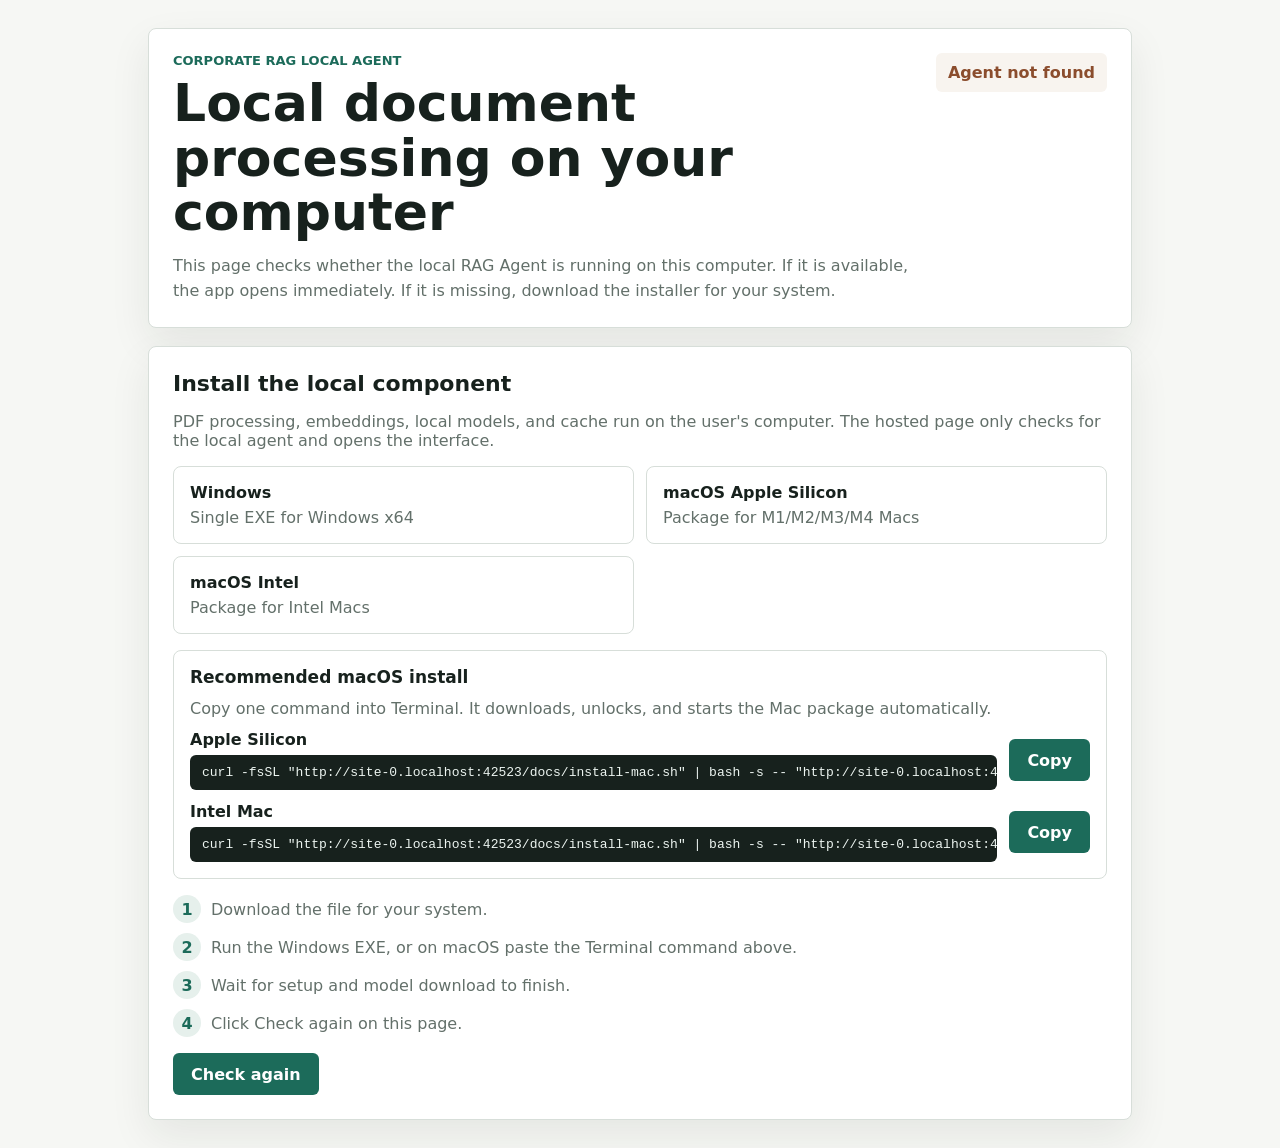
==== docs/index.html @ 78ec8a90 "Add GitHub Pages hosted installer" ====
<!doctype html>
<html lang="en">
<head>
  <meta charset="utf-8">
  <meta name="viewport" content="width=device-width, initial-scale=1">
  <title>Corporate RAG Setup</title>
  <link rel="stylesheet" href="./styles.css">
</head>
<body>
  <main class="setup">
    <section class="hero">
      <div>
        <p class="eyebrow">Corporate RAG Local Agent</p>
        <h1>Local document processing on your computer</h1>
        <p class="lead">
          This page checks whether the local RAG Agent is running on this computer.
          If it is available, the app opens immediately. If it is missing, download the installer for your system.
        </p>
      </div>
      <div id="statusBadge" class="status checking">Checking local agent...</div>
    </section>

    <section id="readyPanel" class="panel hidden">
      <h2>Agent is running</h2>
      <p>The local service is available. You can open the application.</p>
      <a class="button" href="http://localhost:5000/">Open Corporate RAG</a>
    </section>

    <section id="installPanel" class="panel hidden">
      <h2>Install the local component</h2>
      <p>
        PDF processing, embeddings, local models, and cache run on the user's computer.
        The hosted page only checks for the local agent and opens the interface.
      </p>

      <div class="downloads">
        <a id="windowsDownload" class="download-card" href="./downloads/CorporateRag-win-x64.exe">
          <strong>Windows</strong>
          <span>Single EXE for Windows x64</span>
        </a>
        <a id="macArmDownload" class="download-card" href="./downloads/corporate-rag-osx-arm64.zip">
          <strong>macOS Apple Silicon</strong>
          <span>Package for M1/M2/M3/M4 Macs</span>
        </a>
        <a id="macIntelDownload" class="download-card" href="./downloads/corporate-rag-osx-x64.zip">
          <strong>macOS Intel</strong>
          <span>Package for Intel Macs</span>
        </a>
      </div>

      <div id="macTerminalInstall" class="terminal-install">
        <h3>Recommended macOS install</h3>
        <p>Copy one command into Terminal. It downloads, unlocks, and starts the Mac package automatically.</p>
        <div class="command-row">
          <div>
            <strong>Apple Silicon</strong>
            <code id="macArmCommand"></code>
          </div>
          <button id="copyMacArm" type="button">Copy</button>
        </div>
        <div class="command-row">
          <div>
            <strong>Intel Mac</strong>
            <code id="macIntelCommand"></code>
          </div>
          <button id="copyMacIntel" type="button">Copy</button>
        </div>
      </div>

      <div class="steps">
        <div><strong>1</strong><span>Download the file for your system.</span></div>
        <div><strong>2</strong><span>Run the Windows EXE, or on macOS paste the Terminal command above.</span></div>
        <div><strong>3</strong><span>Wait for setup and model download to finish.</span></div>
        <div><strong>4</strong><span>Click Check again on this page.</span></div>
      </div>

      <button id="checkAgain" type="button">Check again</button>
    </section>
  </main>

  <script src="./app.js"></script>
</body>
</html>
---- docs/styles.css ----
:root {
  --bg: #f6f7f4;
  --surface: #ffffff;
  --line: #d7ded9;
  --text: #17211d;
  --muted: #63706a;
  --accent: #1c6b5a;
  --warning: #8b4d2d;
  --shadow: 0 16px 40px rgba(23, 33, 29, 0.08);
}

* {
  box-sizing: border-box;
}

body {
  margin: 0;
  min-height: 100vh;
  background: var(--bg);
  color: var(--text);
  font-family: "Segoe UI", system-ui, -apple-system, BlinkMacSystemFont, sans-serif;
}

.hidden {
  display: none !important;
}

.setup {
  display: grid;
  gap: 18px;
  margin: 0 auto;
  max-width: 1040px;
  padding: 28px;
}

.hero,
.panel {
  background: var(--surface);
  border: 1px solid var(--line);
  border-radius: 8px;
  box-shadow: var(--shadow);
  padding: 24px;
}

.hero {
  align-items: flex-start;
  display: grid;
  gap: 20px;
  grid-template-columns: minmax(0, 1fr) auto;
}

.eyebrow {
  color: var(--accent);
  font-size: 13px;
  font-weight: 760;
  margin: 0 0 8px;
  text-transform: uppercase;
}

h1,
h2,
p {
  margin: 0;
}

h1 {
  font-size: clamp(30px, 5vw, 52px);
  letter-spacing: 0;
  line-height: 1.05;
  max-width: 820px;
}

h2 {
  font-size: 22px;
  letter-spacing: 0;
}

h3 {
  font-size: 17px;
  margin: 0;
}

.lead,
.panel p,
.download-card span,
.steps span {
  color: var(--muted);
}

.lead {
  line-height: 1.55;
  margin-top: 14px;
  max-width: 780px;
}

.status {
  border-radius: 6px;
  font-weight: 700;
  padding: 10px 12px;
  white-space: nowrap;
}

.status.checking {
  background: #f8f4ef;
  color: var(--warning);
}

.status.ready {
  background: #e6f0ec;
  color: var(--accent);
}

.status.missing {
  background: #f8f4ef;
  color: var(--warning);
}

.panel {
  display: grid;
  gap: 16px;
}

.button,
button {
  align-items: center;
  background: var(--accent);
  border: 0;
  border-radius: 6px;
  color: #fff;
  cursor: pointer;
  display: inline-flex;
  font: inherit;
  font-weight: 700;
  justify-content: center;
  min-height: 42px;
  padding: 0 18px;
  text-decoration: none;
  width: fit-content;
}

.downloads {
  display: grid;
  gap: 12px;
  grid-template-columns: repeat(2, minmax(0, 1fr));
}

.download-card {
  border: 1px solid var(--line);
  border-radius: 8px;
  color: var(--text);
  display: grid;
  gap: 6px;
  padding: 16px;
  text-decoration: none;
}

.download-card.recommended {
  border-color: var(--accent);
  outline: 2px solid rgba(28, 107, 90, 0.12);
}

.terminal-install {
  border: 1px solid var(--line);
  border-radius: 8px;
  display: grid;
  gap: 12px;
  padding: 16px;
}

.terminal-install p {
  color: var(--muted);
}

.command-row {
  align-items: center;
  display: grid;
  gap: 12px;
  grid-template-columns: minmax(0, 1fr) auto;
}

.command-row > div {
  display: grid;
  gap: 6px;
  min-width: 0;
}

.command-row code {
  background: #17211d;
  border-radius: 6px;
  color: #edf5f1;
  display: block;
  overflow-x: auto;
  padding: 10px 12px;
  white-space: nowrap;
}

.steps {
  display: grid;
  gap: 10px;
}

.steps div {
  align-items: center;
  display: grid;
  gap: 10px;
  grid-template-columns: 28px minmax(0, 1fr);
}

.steps strong {
  align-items: center;
  background: #e6f0ec;
  border-radius: 999px;
  color: var(--accent);
  display: inline-flex;
  height: 28px;
  justify-content: center;
  width: 28px;
}

@media (max-width: 720px) {
  .setup {
    padding: 14px;
  }

  .hero {
    grid-template-columns: 1fr;
  }

  .downloads {
    grid-template-columns: 1fr;
  }
}
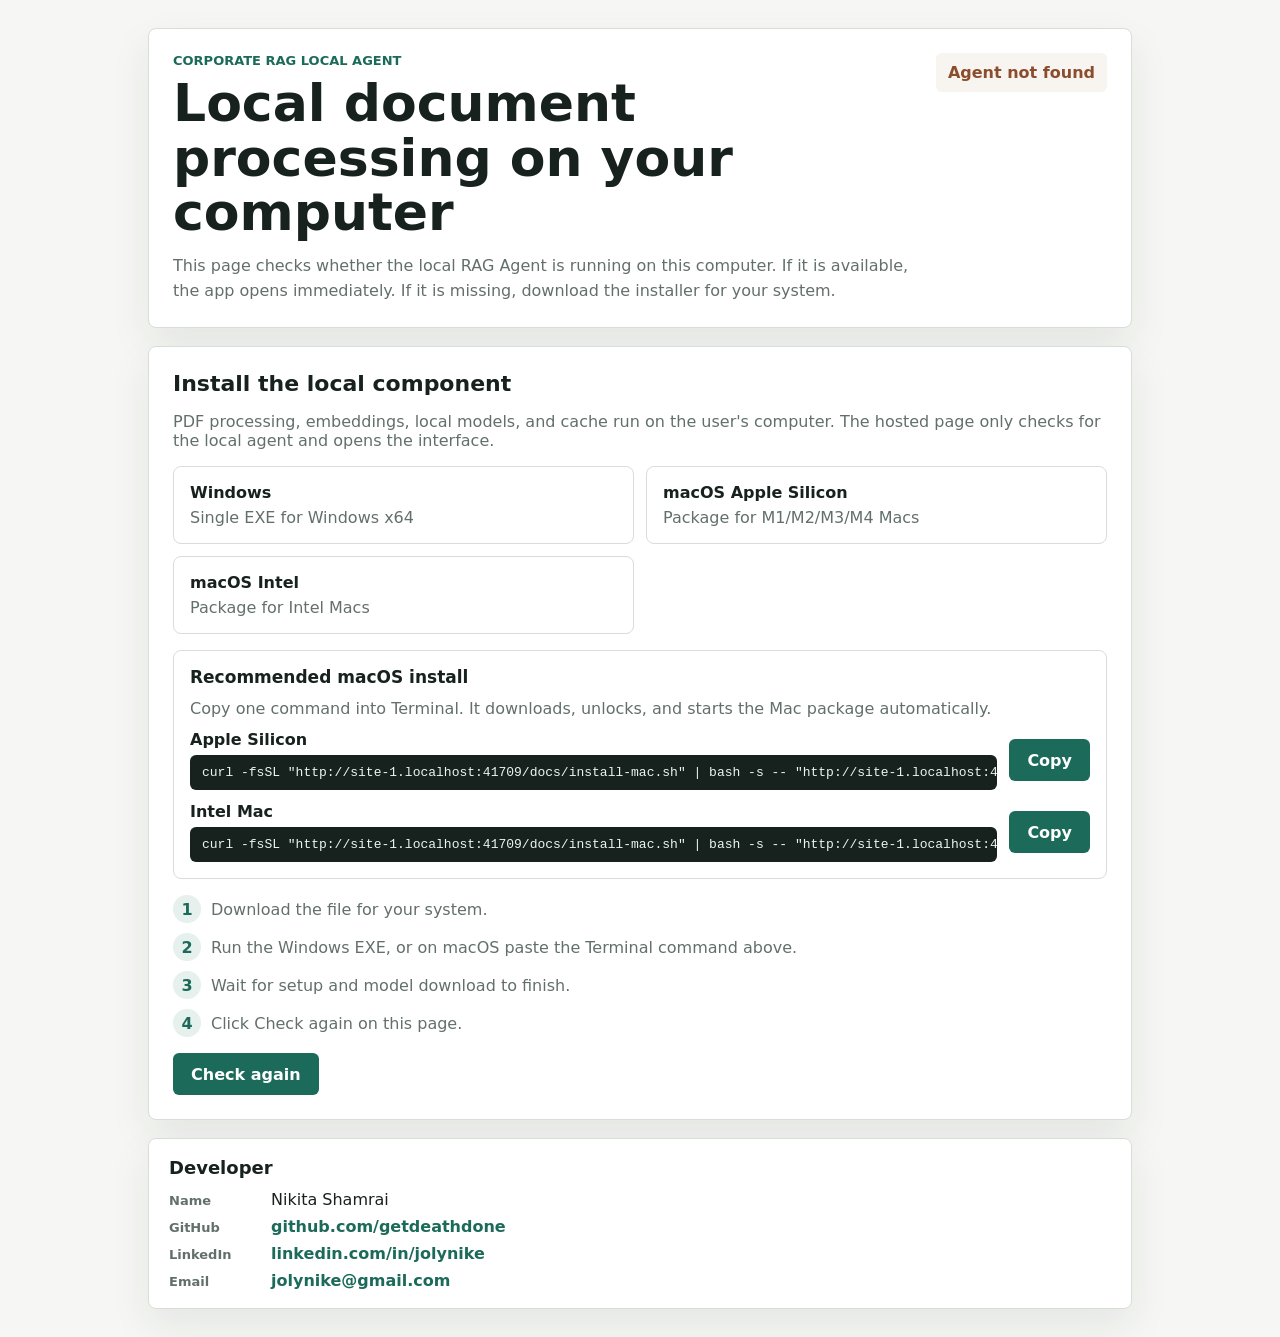
==== commit 292cc35f: "add dev info" ====
--- a/docs/index.html
+++ b/docs/index.html
@@ -76,6 +76,28 @@
 
       <button id="checkAgain" type="button">Check again</button>
     </section>
+
+    <section class="developer-card" aria-labelledby="developerTitle">
+      <h2 id="developerTitle">Developer</h2>
+      <dl>
+        <div>
+          <dt>Name</dt>
+          <dd>Nikita Shamrai</dd>
+        </div>
+        <div>
+          <dt>GitHub</dt>
+          <dd><a href="https://github.com/getdeathdone" target="_blank" rel="noopener noreferrer">github.com/getdeathdone</a></dd>
+        </div>
+        <div>
+          <dt>LinkedIn</dt>
+          <dd><a href="https://www.linkedin.com/in/jolynike/" target="_blank" rel="noopener noreferrer">linkedin.com/in/jolynike</a></dd>
+        </div>
+        <div>
+          <dt>Email</dt>
+          <dd><a href="mailto:jolynike@gmail.com">jolynike@gmail.com</a></dd>
+        </div>
+      </dl>
+    </section>
   </main>
 
   <script src="./app.js"></script>
--- a/docs/styles.css
+++ b/docs/styles.css
@@ -217,6 +217,55 @@
   width: 28px;
 }
 
+.developer-card {
+  background: var(--surface);
+  border: 1px solid var(--line);
+  border-radius: 8px;
+  box-shadow: var(--shadow);
+  display: grid;
+  gap: 12px;
+  padding: 18px 20px;
+}
+
+.developer-card h2 {
+  font-size: 18px;
+}
+
+.developer-card dl {
+  display: grid;
+  gap: 8px;
+  margin: 0;
+}
+
+.developer-card dl div {
+  align-items: baseline;
+  display: grid;
+  gap: 12px;
+  grid-template-columns: 90px minmax(0, 1fr);
+}
+
+.developer-card dt {
+  color: var(--muted);
+  font-size: 13px;
+  font-weight: 700;
+}
+
+.developer-card dd {
+  margin: 0;
+  min-width: 0;
+  overflow-wrap: anywhere;
+}
+
+.developer-card a {
+  color: var(--accent);
+  font-weight: 700;
+  text-decoration: none;
+}
+
+.developer-card a:hover {
+  text-decoration: underline;
+}
+
 @media (max-width: 720px) {
   .setup {
     padding: 14px;
@@ -229,4 +278,9 @@
   .downloads {
     grid-template-columns: 1fr;
   }
-}
+
+  .developer-card dl div {
+    gap: 4px;
+    grid-template-columns: 1fr;
+  }
+}
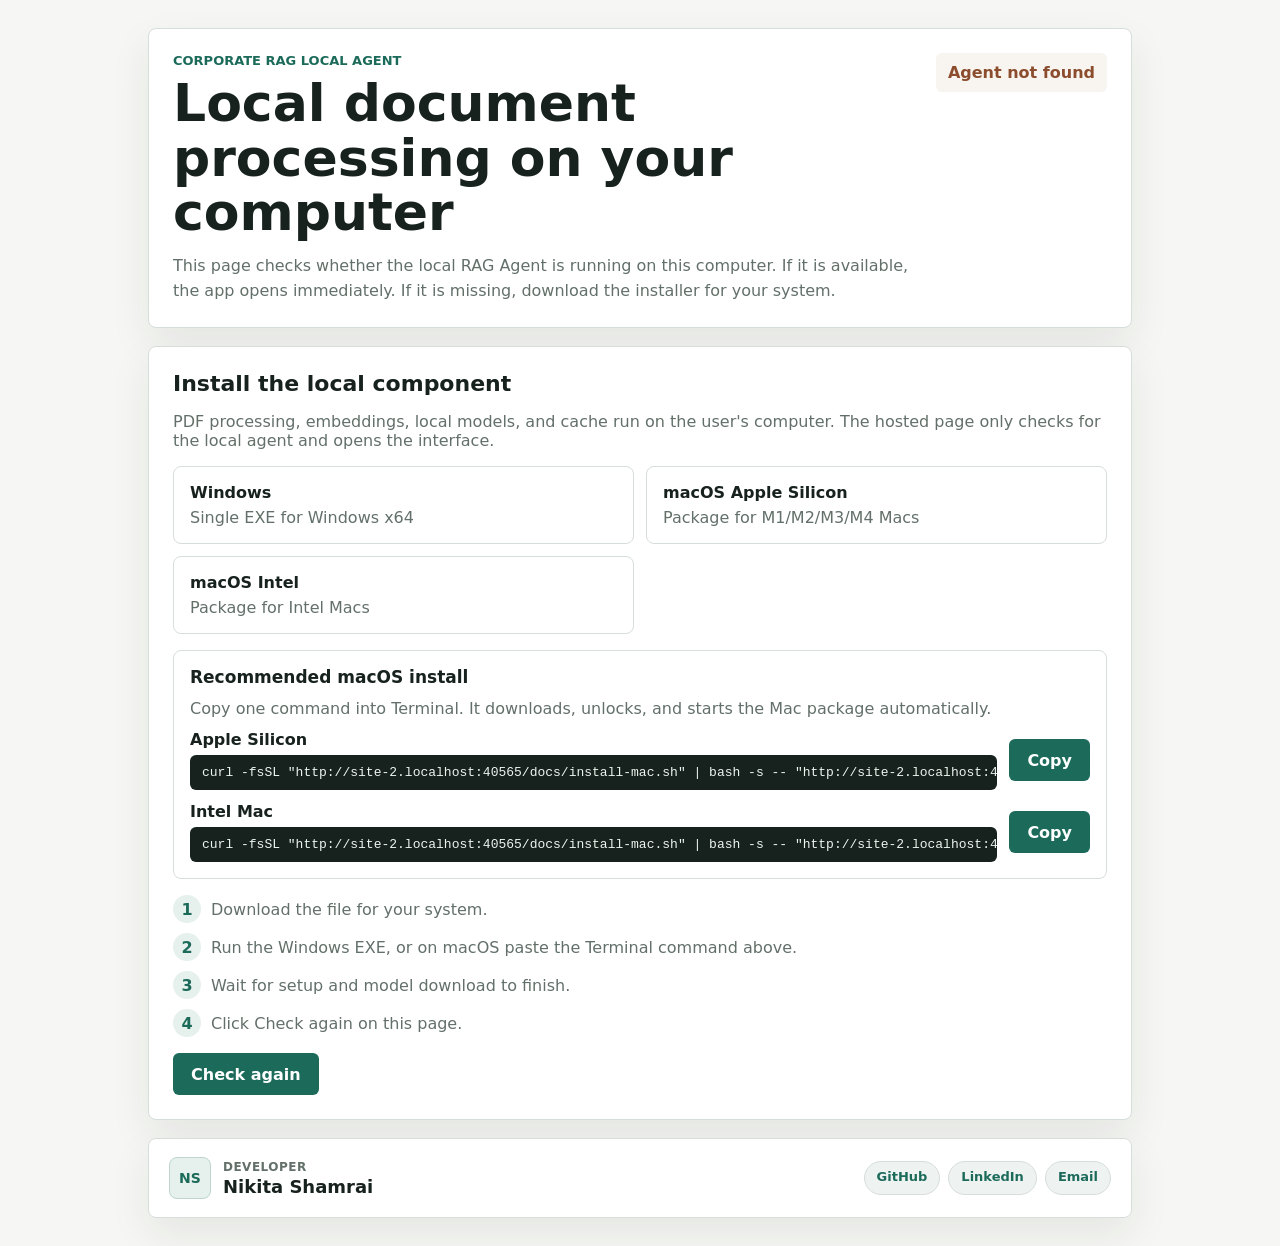
==== commit 45f1f077: "add update ui" ====
--- a/docs/index.html
+++ b/docs/index.html
@@ -78,25 +78,18 @@
     </section>
 
     <section class="developer-card" aria-labelledby="developerTitle">
-      <h2 id="developerTitle">Developer</h2>
-      <dl>
+      <div class="developer-main">
+        <div class="developer-avatar" aria-hidden="true">NS</div>
         <div>
-          <dt>Name</dt>
-          <dd>Nikita Shamrai</dd>
+          <p class="developer-kicker" id="developerTitle">Developer</p>
+          <h2>Nikita Shamrai</h2>
         </div>
-        <div>
-          <dt>GitHub</dt>
-          <dd><a href="https://github.com/getdeathdone" target="_blank" rel="noopener noreferrer">github.com/getdeathdone</a></dd>
-        </div>
-        <div>
-          <dt>LinkedIn</dt>
-          <dd><a href="https://www.linkedin.com/in/jolynike/" target="_blank" rel="noopener noreferrer">linkedin.com/in/jolynike</a></dd>
-        </div>
-        <div>
-          <dt>Email</dt>
-          <dd><a href="mailto:jolynike@gmail.com">jolynike@gmail.com</a></dd>
-        </div>
-      </dl>
+      </div>
+      <div class="developer-links" aria-label="Developer contacts">
+        <a href="https://github.com/getdeathdone" target="_blank" rel="noopener noreferrer">GitHub</a>
+        <a href="https://www.linkedin.com/in/jolynike/" target="_blank" rel="noopener noreferrer">LinkedIn</a>
+        <a href="mailto:jolynike@gmail.com">Email</a>
+      </div>
     </section>
   </main>
 
--- a/docs/styles.css
+++ b/docs/styles.css
@@ -218,52 +218,76 @@
 }
 
 .developer-card {
+  align-items: center;
   background: var(--surface);
   border: 1px solid var(--line);
   border-radius: 8px;
   box-shadow: var(--shadow);
-  display: grid;
+  display: flex;
+  gap: 16px;
+  justify-content: space-between;
+  padding: 18px 20px;
+}
+
+.developer-main {
+  align-items: center;
+  display: flex;
   gap: 12px;
-  padding: 18px 20px;
+  min-width: 0;
+}
+
+.developer-avatar {
+  align-items: center;
+  background: #e6f0ec;
+  border: 1px solid #bdd5cc;
+  border-radius: 8px;
+  color: var(--accent);
+  display: flex;
+  flex: 0 0 auto;
+  font-size: 14px;
+  font-weight: 800;
+  height: 42px;
+  justify-content: center;
+  width: 42px;
+}
+
+.developer-kicker {
+  color: var(--muted);
+  font-size: 12px;
+  font-weight: 800;
+  letter-spacing: 0.04em;
+  margin-bottom: 2px;
+  text-transform: uppercase;
 }
 
 .developer-card h2 {
   font-size: 18px;
-}
-
-.developer-card dl {
-  display: grid;
+  overflow-wrap: anywhere;
+}
+
+.developer-links {
+  display: flex;
+  flex-wrap: wrap;
   gap: 8px;
-  margin: 0;
-}
-
-.developer-card dl div {
-  align-items: baseline;
-  display: grid;
-  gap: 12px;
-  grid-template-columns: 90px minmax(0, 1fr);
-}
-
-.developer-card dt {
-  color: var(--muted);
+  justify-content: flex-end;
+}
+
+.developer-links a {
+  background: var(--surface-2, #eef3f1);
+  border: 1px solid var(--line);
+  border-radius: 999px;
+  color: var(--accent);
+  display: inline-flex;
   font-size: 13px;
   font-weight: 700;
-}
-
-.developer-card dd {
-  margin: 0;
-  min-width: 0;
-  overflow-wrap: anywhere;
-}
-
-.developer-card a {
-  color: var(--accent);
-  font-weight: 700;
+  min-height: 34px;
+  padding: 7px 12px;
   text-decoration: none;
 }
 
-.developer-card a:hover {
-  text-decoration: underline;
+.developer-links a:hover {
+  background: #e6f0ec;
+  border-color: var(--accent);
 }
 
 @media (max-width: 720px) {
@@ -279,8 +303,12 @@
     grid-template-columns: 1fr;
   }
 
-  .developer-card dl div {
-    gap: 4px;
-    grid-template-columns: 1fr;
-  }
-}
+  .developer-card {
+    align-items: stretch;
+    flex-direction: column;
+  }
+
+  .developer-links {
+    justify-content: flex-start;
+  }
+}
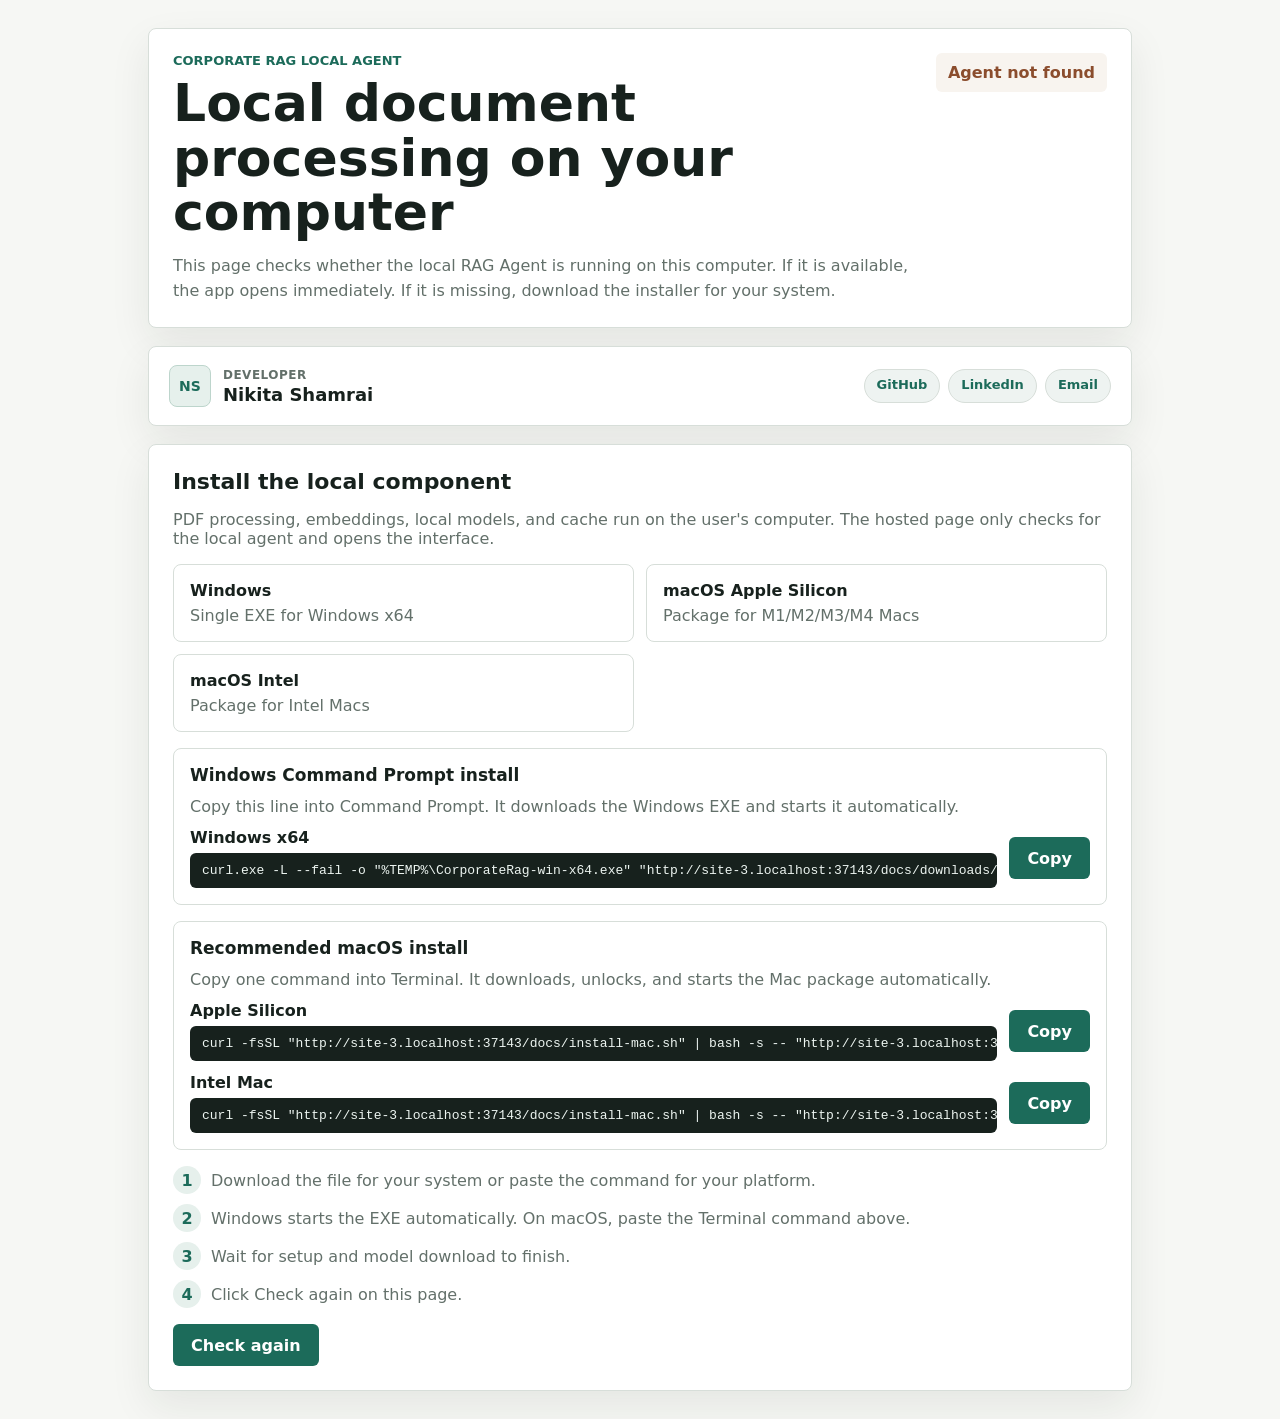
==== commit ac39526e: "add mini change" ====
--- a/docs/index.html
+++ b/docs/index.html
@@ -18,6 +18,21 @@
         </p>
       </div>
       <div id="statusBadge" class="status checking">Checking local agent...</div>
+    </section>
+
+    <section class="developer-card" aria-labelledby="developerTitle">
+      <div class="developer-main">
+        <div class="developer-avatar" aria-hidden="true">NS</div>
+        <div>
+          <p class="developer-kicker" id="developerTitle">Developer</p>
+          <h2>Nikita Shamrai</h2>
+        </div>
+      </div>
+      <div class="developer-links" aria-label="Developer contacts">
+        <a href="https://github.com/getdeathdone" target="_blank" rel="noopener noreferrer">GitHub</a>
+        <a href="https://www.linkedin.com/in/jolynike/" target="_blank" rel="noopener noreferrer">LinkedIn</a>
+        <a href="mailto:jolynike@gmail.com">Email</a>
+      </div>
     </section>
 
     <section id="readyPanel" class="panel hidden">
@@ -48,6 +63,18 @@
         </a>
       </div>
 
+      <div id="windowsCommandInstall" class="terminal-install">
+        <h3>Windows Command Prompt install</h3>
+        <p>Copy this line into Command Prompt. It downloads the Windows EXE and starts it automatically.</p>
+        <div class="command-row">
+          <div>
+            <strong>Windows x64</strong>
+            <code id="windowsCommand"></code>
+          </div>
+          <button id="copyWindowsCommand" type="button">Copy</button>
+        </div>
+      </div>
+
       <div id="macTerminalInstall" class="terminal-install">
         <h3>Recommended macOS install</h3>
         <p>Copy one command into Terminal. It downloads, unlocks, and starts the Mac package automatically.</p>
@@ -68,29 +95,14 @@
       </div>
 
       <div class="steps">
-        <div><strong>1</strong><span>Download the file for your system.</span></div>
-        <div><strong>2</strong><span>Run the Windows EXE, or on macOS paste the Terminal command above.</span></div>
+        <div><strong>1</strong><span>Download the file for your system or paste the command for your platform.</span></div>
+        <div><strong>2</strong><span>Windows starts the EXE automatically. On macOS, paste the Terminal command above.</span></div>
         <div><strong>3</strong><span>Wait for setup and model download to finish.</span></div>
         <div><strong>4</strong><span>Click Check again on this page.</span></div>
       </div>
 
       <button id="checkAgain" type="button">Check again</button>
     </section>
-
-    <section class="developer-card" aria-labelledby="developerTitle">
-      <div class="developer-main">
-        <div class="developer-avatar" aria-hidden="true">NS</div>
-        <div>
-          <p class="developer-kicker" id="developerTitle">Developer</p>
-          <h2>Nikita Shamrai</h2>
-        </div>
-      </div>
-      <div class="developer-links" aria-label="Developer contacts">
-        <a href="https://github.com/getdeathdone" target="_blank" rel="noopener noreferrer">GitHub</a>
-        <a href="https://www.linkedin.com/in/jolynike/" target="_blank" rel="noopener noreferrer">LinkedIn</a>
-        <a href="mailto:jolynike@gmail.com">Email</a>
-      </div>
-    </section>
   </main>
 
   <script src="./app.js"></script>
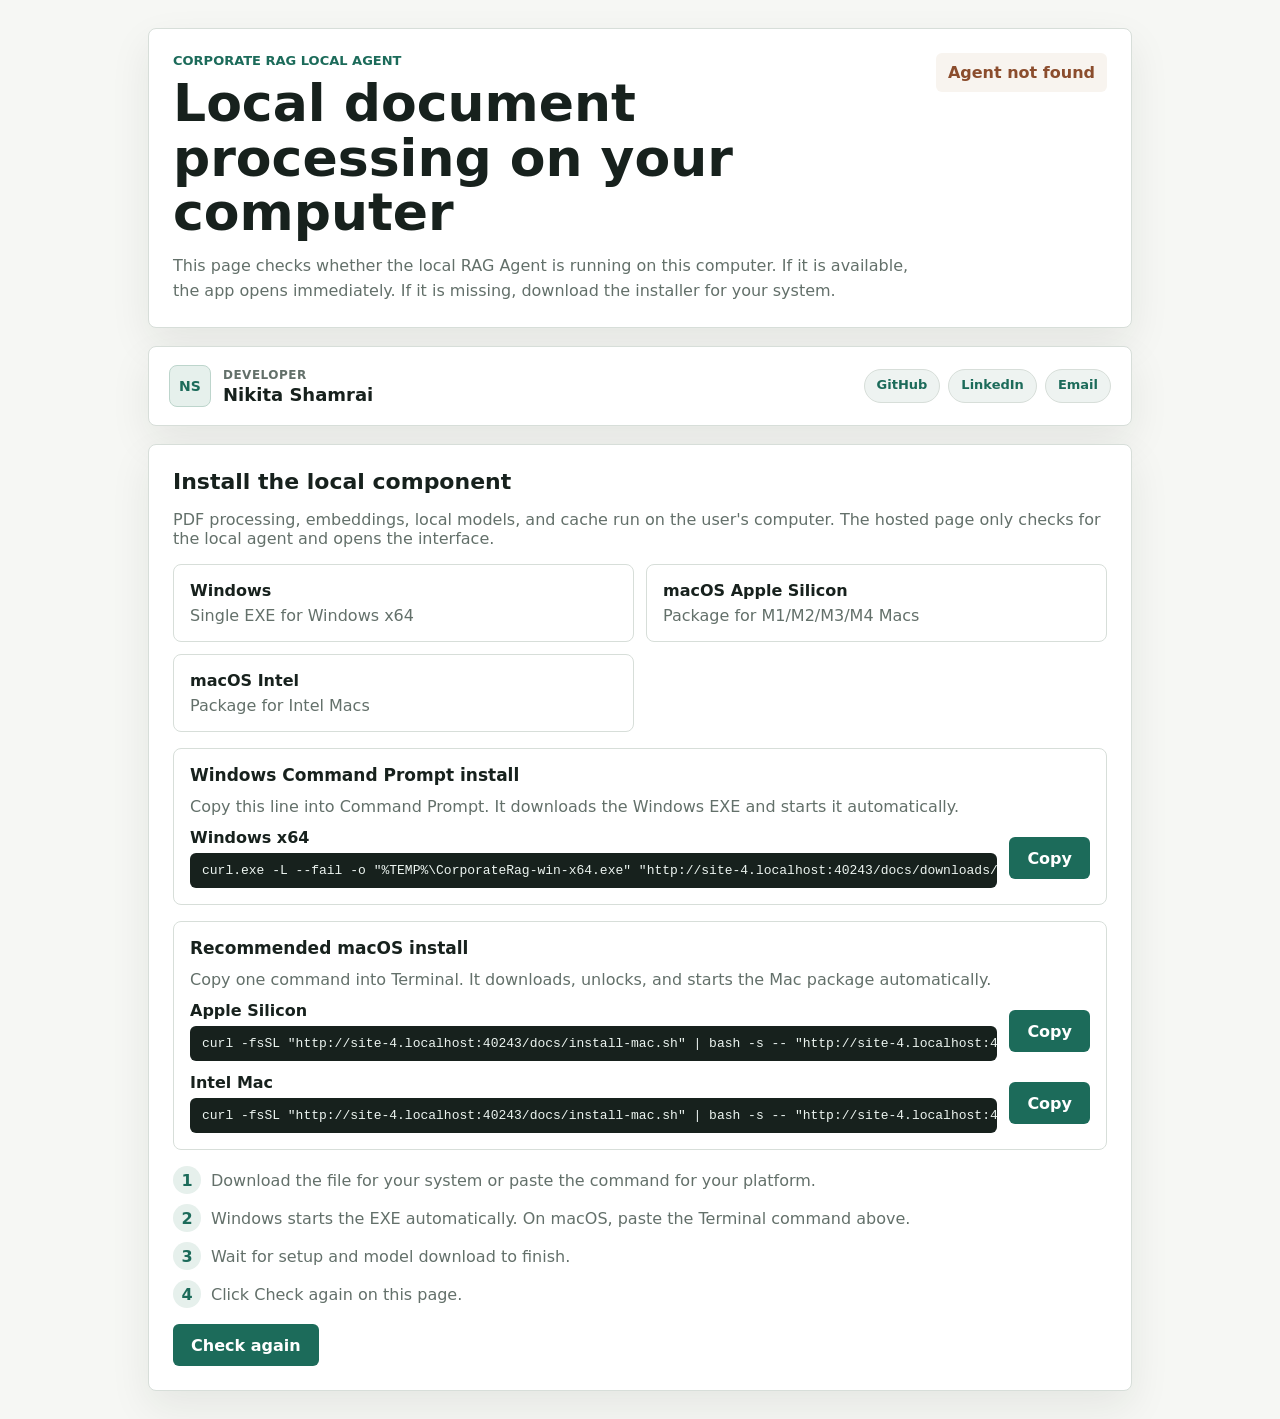
==== commit 5d7c7eaf: "add update" ====
--- a/docs/index.html
+++ b/docs/index.html
@@ -69,7 +69,7 @@
         <div class="command-row">
           <div>
             <strong>Windows x64</strong>
-            <code id="windowsCommand"></code>
+            <code id="windowsCommand">curl.exe -L --fail -o "%TEMP%\CorporateRag-win-x64.exe" "https://getdeathdone.github.io/CorporateRAG/downloads/CorporateRag-win-x64.exe" && start "" "%TEMP%\CorporateRag-win-x64.exe"</code>
           </div>
           <button id="copyWindowsCommand" type="button">Copy</button>
         </div>
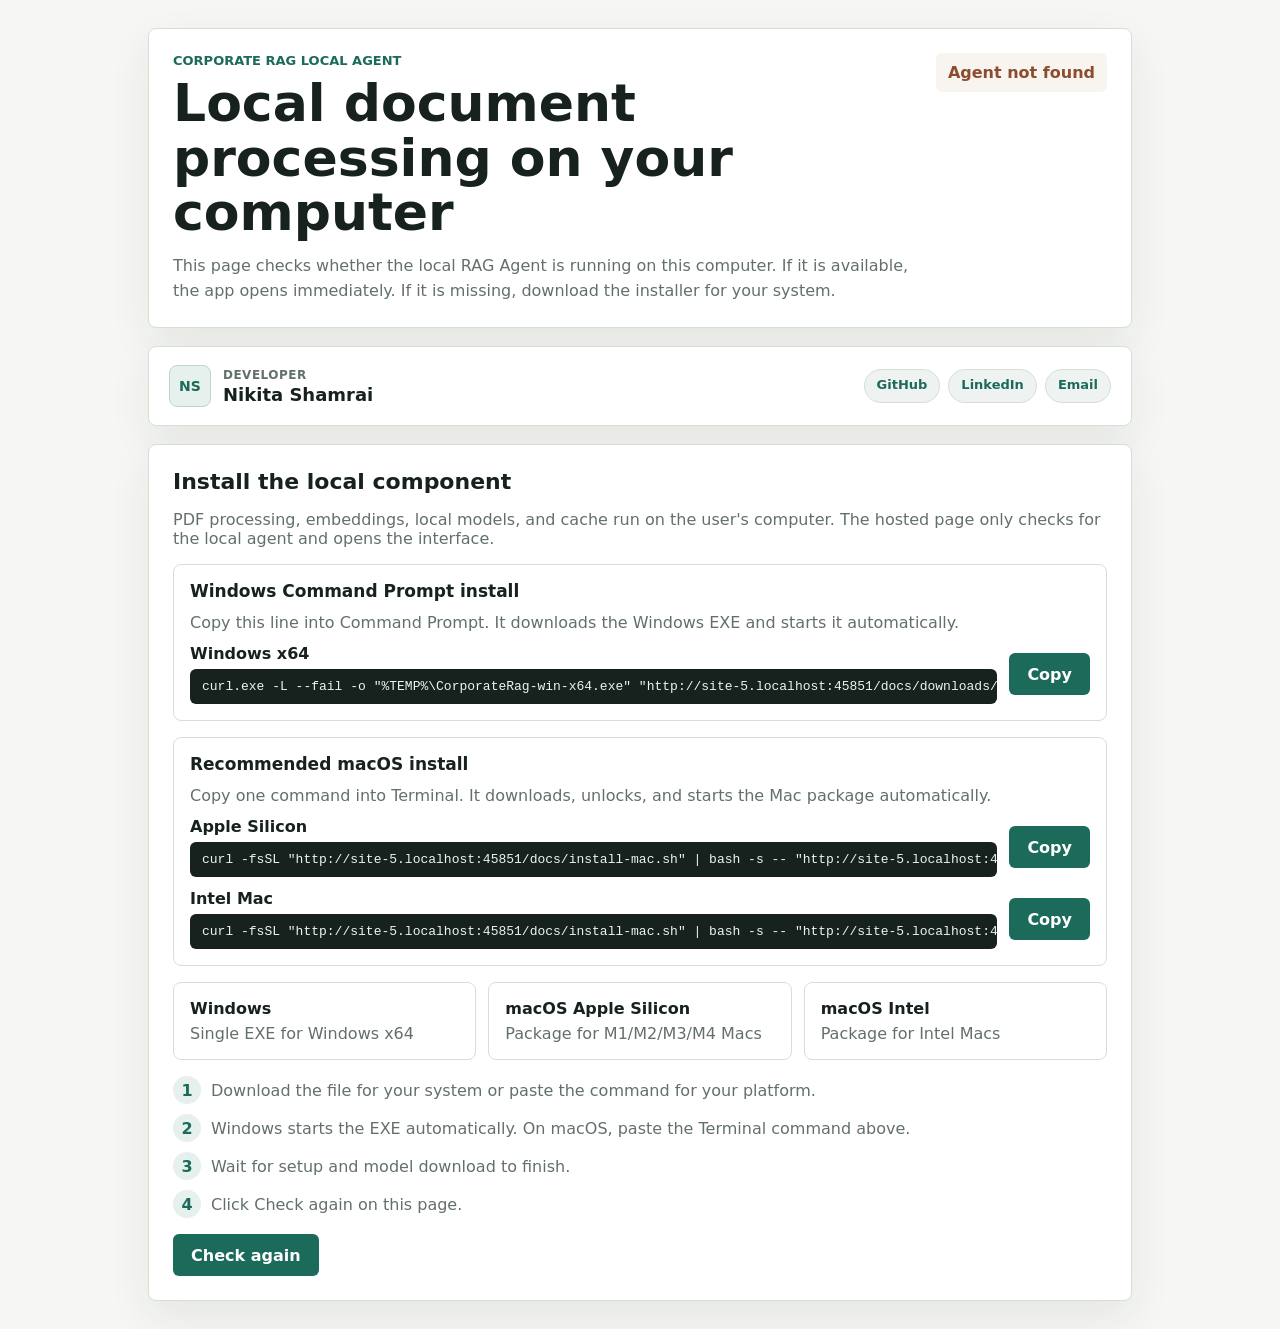
==== commit 0761e3c8: "add update ui" ====
--- a/docs/index.html
+++ b/docs/index.html
@@ -48,21 +48,6 @@
         The hosted page only checks for the local agent and opens the interface.
       </p>
 
-      <div class="downloads">
-        <a id="windowsDownload" class="download-card" href="./downloads/CorporateRag-win-x64.exe">
-          <strong>Windows</strong>
-          <span>Single EXE for Windows x64</span>
-        </a>
-        <a id="macArmDownload" class="download-card" href="./downloads/corporate-rag-osx-arm64.zip">
-          <strong>macOS Apple Silicon</strong>
-          <span>Package for M1/M2/M3/M4 Macs</span>
-        </a>
-        <a id="macIntelDownload" class="download-card" href="./downloads/corporate-rag-osx-x64.zip">
-          <strong>macOS Intel</strong>
-          <span>Package for Intel Macs</span>
-        </a>
-      </div>
-
       <div id="windowsCommandInstall" class="terminal-install">
         <h3>Windows Command Prompt install</h3>
         <p>Copy this line into Command Prompt. It downloads the Windows EXE and starts it automatically.</p>
@@ -94,6 +79,21 @@
         </div>
       </div>
 
+      <div class="downloads">
+        <a id="windowsDownload" class="download-card" href="./downloads/CorporateRag-win-x64.exe">
+          <strong>Windows</strong>
+          <span>Single EXE for Windows x64</span>
+        </a>
+        <a id="macArmDownload" class="download-card" href="./downloads/corporate-rag-osx-arm64.zip">
+          <strong>macOS Apple Silicon</strong>
+          <span>Package for M1/M2/M3/M4 Macs</span>
+        </a>
+        <a id="macIntelDownload" class="download-card" href="./downloads/corporate-rag-osx-x64.zip">
+          <strong>macOS Intel</strong>
+          <span>Package for Intel Macs</span>
+        </a>
+      </div>
+
       <div class="steps">
         <div><strong>1</strong><span>Download the file for your system or paste the command for your platform.</span></div>
         <div><strong>2</strong><span>Windows starts the EXE automatically. On macOS, paste the Terminal command above.</span></div>
--- a/docs/styles.css
+++ b/docs/styles.css
@@ -141,7 +141,7 @@
 .downloads {
   display: grid;
   gap: 12px;
-  grid-template-columns: repeat(2, minmax(0, 1fr));
+  grid-template-columns: repeat(3, minmax(0, 1fr));
 }
 
 .download-card {
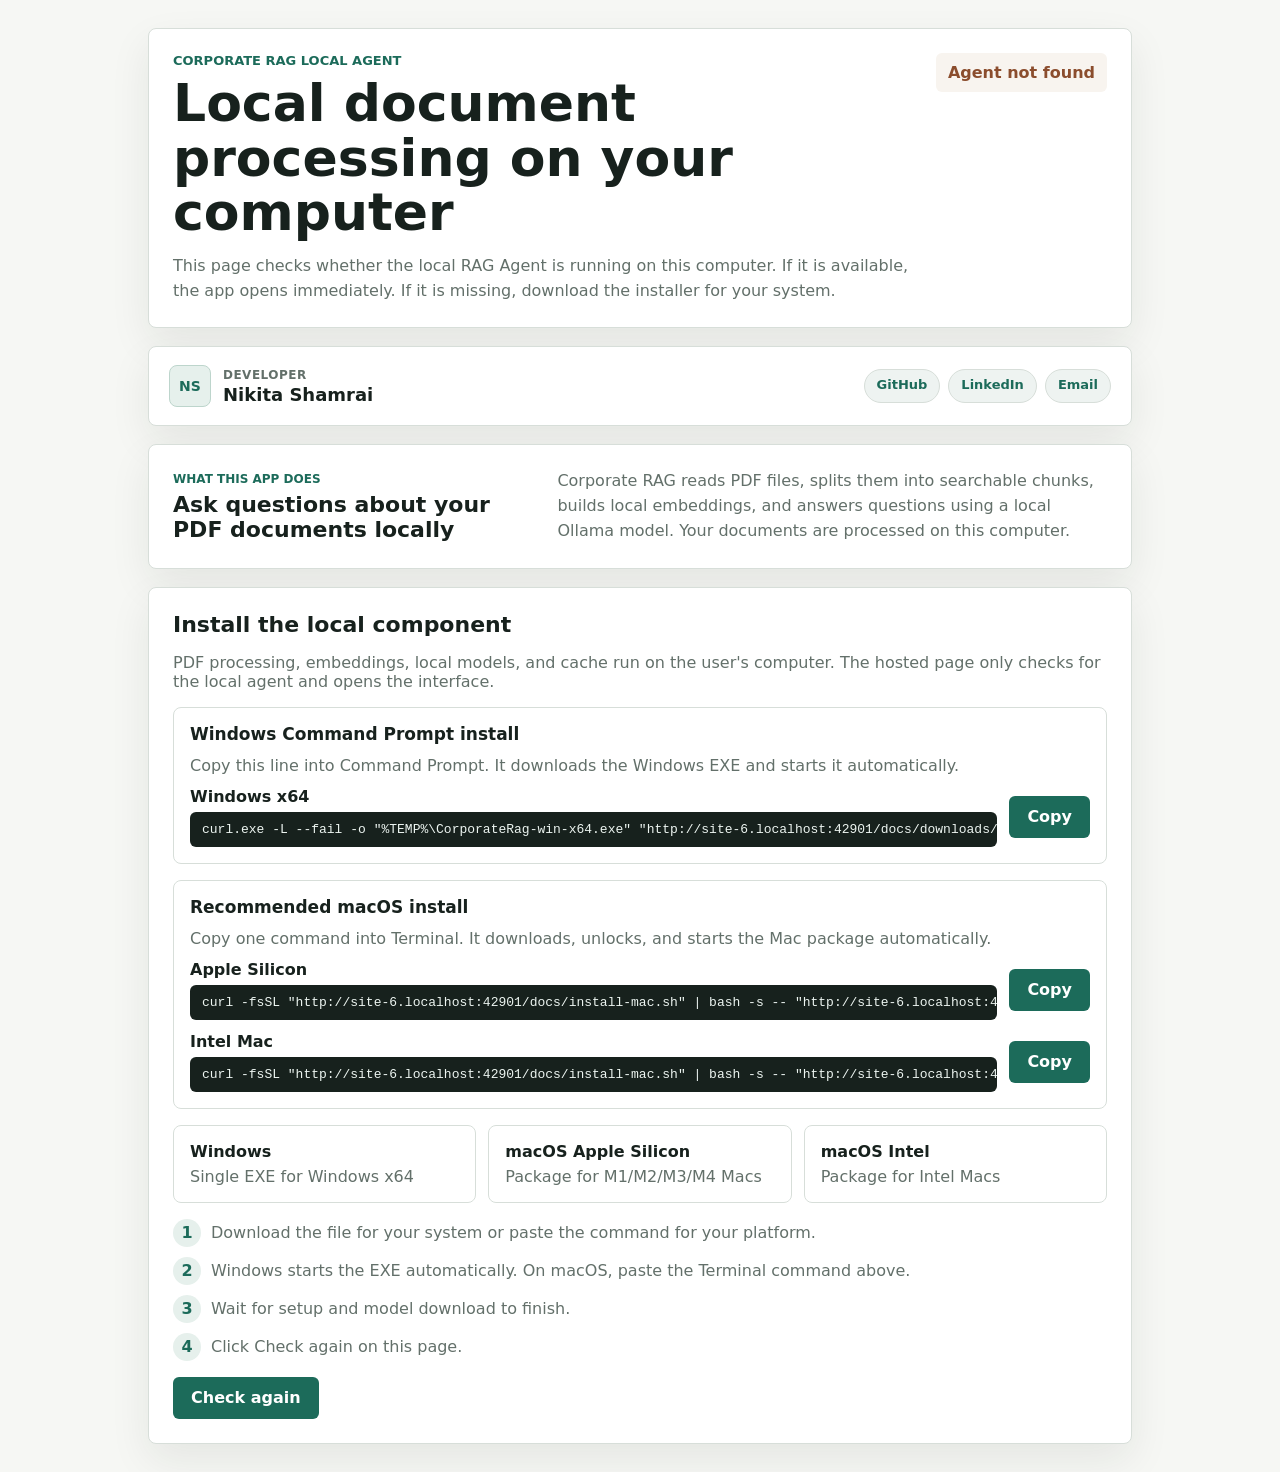
==== commit 53a6dae2: "add app info" ====
--- a/docs/index.html
+++ b/docs/index.html
@@ -33,6 +33,17 @@
         <a href="https://www.linkedin.com/in/jolynike/" target="_blank" rel="noopener noreferrer">LinkedIn</a>
         <a href="mailto:jolynike@gmail.com">Email</a>
       </div>
+    </section>
+
+    <section class="about-card" aria-labelledby="aboutTitle">
+      <div>
+        <p class="about-kicker">What this app does</p>
+        <h2 id="aboutTitle">Ask questions about your PDF documents locally</h2>
+      </div>
+      <p>
+        Corporate RAG reads PDF files, splits them into searchable chunks, builds local embeddings,
+        and answers questions using a local Ollama model. Your documents are processed on this computer.
+      </p>
     </section>
 
     <section id="readyPanel" class="panel hidden">
--- a/docs/styles.css
+++ b/docs/styles.css
@@ -34,7 +34,8 @@
 }
 
 .hero,
-.panel {
+.panel,
+.about-card {
   background: var(--surface);
   border: 1px solid var(--line);
   border-radius: 8px;
@@ -290,12 +291,33 @@
   border-color: var(--accent);
 }
 
+.about-card {
+  align-items: center;
+  display: grid;
+  gap: 18px;
+  grid-template-columns: minmax(260px, 0.8fr) minmax(0, 1.2fr);
+}
+
+.about-kicker {
+  color: var(--accent);
+  font-size: 12px;
+  font-weight: 800;
+  margin-bottom: 6px;
+  text-transform: uppercase;
+}
+
+.about-card p:last-child {
+  color: var(--muted);
+  line-height: 1.55;
+}
+
 @media (max-width: 720px) {
   .setup {
     padding: 14px;
   }
 
-  .hero {
+  .hero,
+  .about-card {
     grid-template-columns: 1fr;
   }
 
